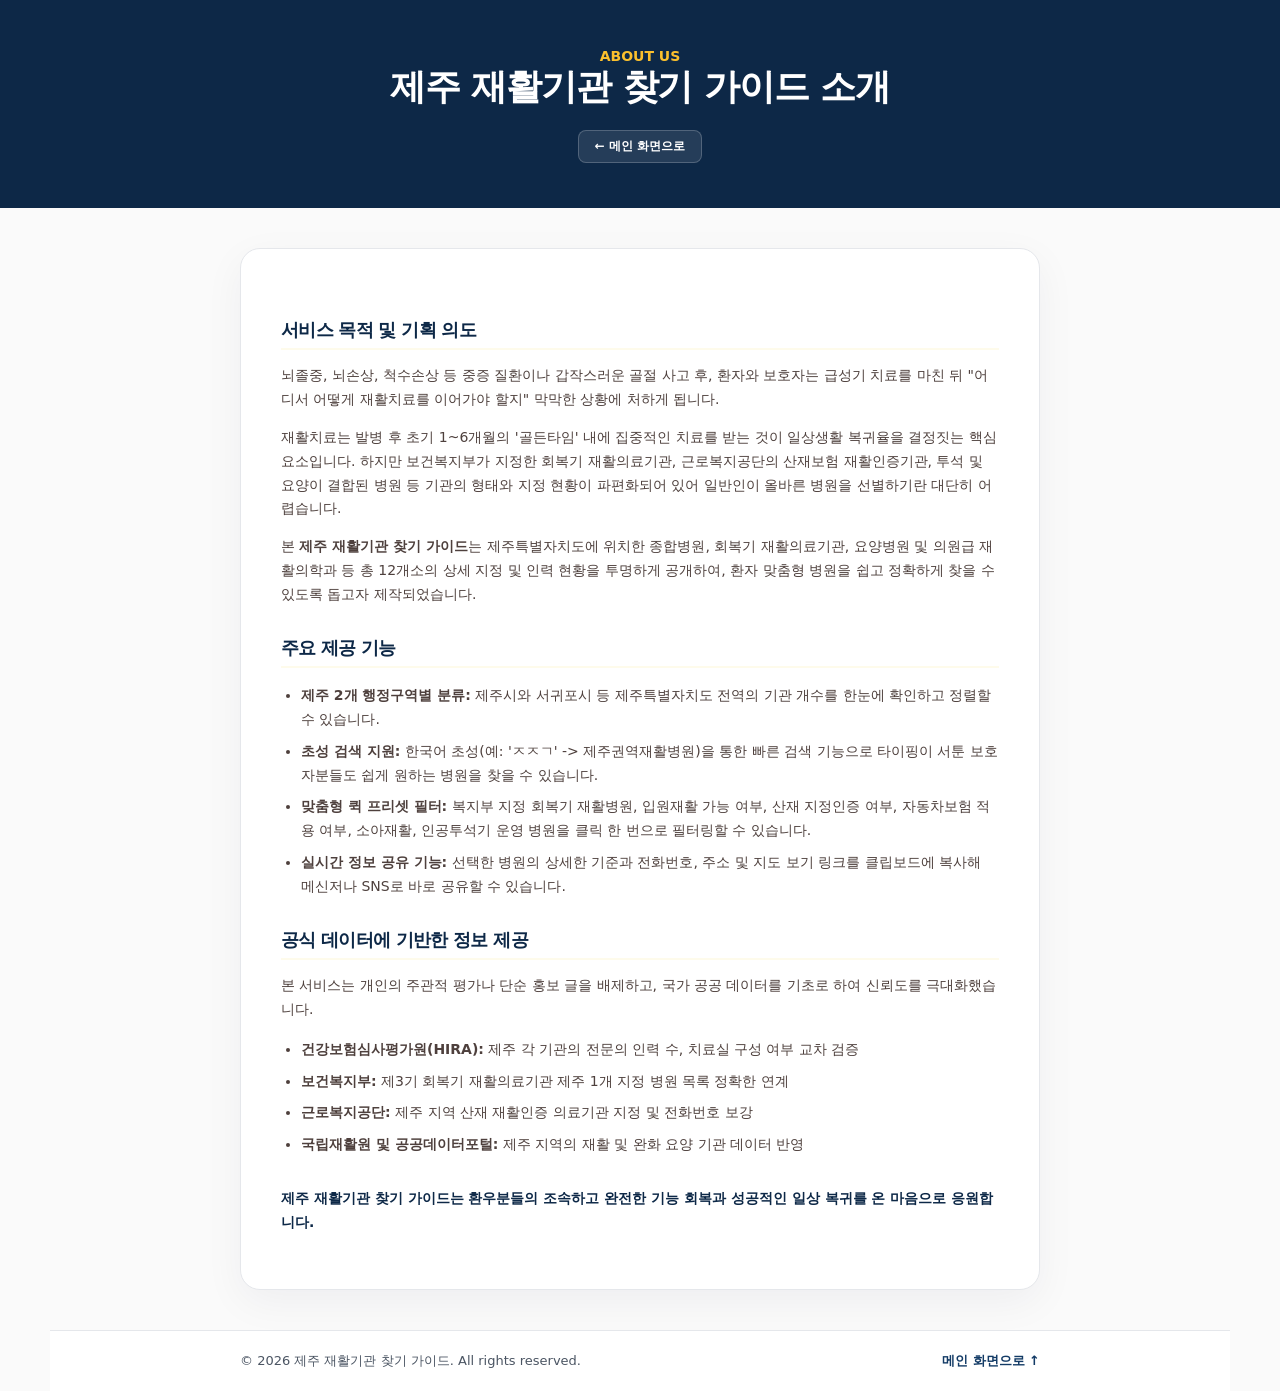
==== about.html @ c0151281 "Add files via upload" ====
<!doctype html>
<html lang="ko">
<head>
  <meta charset="utf-8">
  <meta name="viewport" content="width=device-width, initial-scale=1">
  <title>서비스 소개 | 제주 재활기관 찾기</title>
  <link rel="stylesheet" href="styles.css">
</head>
<body class="policy-page">
  <header class="policy-header">
    <div class="policy-header-inner">
      <p>ABOUT US</p>
      <h1>제주 재활기관 찾기 가이드 소개</h1>
      <a href="index.html" class="policy-home-btn">← 메인 화면으로</a>
    </div>
  </header>

  <main class="policy-container">
    <article class="policy-content">
      <h2>서비스 목적 및 기획 의도</h2>
      <p>뇌졸중, 뇌손상, 척수손상 등 중증 질환이나 갑작스러운 골절 사고 후, 환자와 보호자는 급성기 치료를 마친 뒤 "어디서 어떻게 재활치료를 이어가야 할지" 막막한 상황에 처하게 됩니다.</p>
      <p>재활치료는 발병 후 초기 1~6개월의 '골든타임' 내에 집중적인 치료를 받는 것이 일상생활 복귀율을 결정짓는 핵심 요소입니다. 하지만 보건복지부가 지정한 회복기 재활의료기관, 근로복지공단의 산재보험 재활인증기관, 투석 및 요양이 결합된 병원 등 기관의 형태와 지정 현황이 파편화되어 있어 일반인이 올바른 병원을 선별하기란 대단히 어렵습니다.</p>
      <p>본 <strong>제주 재활기관 찾기 가이드</strong>는 제주특별자치도에 위치한 종합병원, 회복기 재활의료기관, 요양병원 및 의원급 재활의학과 등 총 12개소의 상세 지정 및 인력 현황을 투명하게 공개하여, 환자 맞춤형 병원을 쉽고 정확하게 찾을 수 있도록 돕고자 제작되었습니다.</p>

      <h2>주요 제공 기능</h2>
      <ul>
        <li><strong>제주 2개 행정구역별 분류:</strong> 제주시와 서귀포시 등 제주특별자치도 전역의 기관 개수를 한눈에 확인하고 정렬할 수 있습니다.</li>
        <li><strong>초성 검색 지원:</strong> 한국어 초성(예: 'ㅈㅈㄱ' -> 제주권역재활병원)을 통한 빠른 검색 기능으로 타이핑이 서툰 보호자분들도 쉽게 원하는 병원을 찾을 수 있습니다.</li>
        <li><strong>맞춤형 퀵 프리셋 필터:</strong> 복지부 지정 회복기 재활병원, 입원재활 가능 여부, 산재 지정인증 여부, 자동차보험 적용 여부, 소아재활, 인공투석기 운영 병원을 클릭 한 번으로 필터링할 수 있습니다.</li>
        <li><strong>실시간 정보 공유 기능:</strong> 선택한 병원의 상세한 기준과 전화번호, 주소 및 지도 보기 링크를 클립보드에 복사해 메신저나 SNS로 바로 공유할 수 있습니다.</li>
      </ul>

      <h2>공식 데이터에 기반한 정보 제공</h2>
      <p>본 서비스는 개인의 주관적 평가나 단순 홍보 글을 배제하고, 국가 공공 데이터를 기초로 하여 신뢰도를 극대화했습니다.</p>
      <ul>
        <li><strong>건강보험심사평가원(HIRA):</strong> 제주 각 기관의 전문의 인력 수, 치료실 구성 여부 교차 검증</li>
        <li><strong>보건복지부:</strong> 제3기 회복기 재활의료기관 제주 1개 지정 병원 목록 정확한 연계</li>
        <li><strong>근로복지공단:</strong> 제주 지역 산재 재활인증 의료기관 지정 및 전화번호 보강</li>
        <li><strong>국립재활원 및 공공데이터포털:</strong> 제주 지역의 재활 및 완화 요양 기관 데이터 반영</li>
      </ul>

      <p style="margin-top: 30px; font-weight: 800; color: var(--teal-900);">제주 재활기관 찾기 가이드는 환우분들의 조속하고 완전한 기능 회복과 성공적인 일상 복귀를 온 마음으로 응원합니다.</p>
    </article>
  </main>

  <footer class="policy-footer">
    <div class="policy-footer-inner">
      <span>&copy; 2026 제주 재활기관 찾기 가이드. All rights reserved.</span>
      <a href="index.html">메인 화면으로 ↑</a>
    </div>
  </footer>
</body>
</html>
---- styles.css ----
:root {
  --ink: #111827;           /* Slate 900 */
  --muted: #4b5563;         /* Slate 600 */
  --teal-950: #081c33;      /* Deep Sapphire Blue 950 */
  --teal-900: #0d2847;      /* Deep Blue 900 */
  --teal-800: #133b66;      /* Sapphire Blue 800 */
  --teal-700: #1b528c;      /* Medium Sapphire 700 */
  --teal-600: #246bb3;      /* Light Sapphire 600 */
  --mint: #fbc02d;          /* Canola Yellow Accent */
  --mint-soft: #fefbeb;     /* Canola very soft backdrop */
  --paper: #fafafa;         /* Neutral light paper bg */
  --white: #ffffff;
  --line: #e5e7eb;          /* Gray 200 line */
  --amber: #f97316;         /* Tangerine Orange Accent */
  --amber-soft: #fff7ed;    /* Soft Tangerine bg */
  --shadow: 0 12px 40px rgba(8, 28, 51, 0.05); /* Softer shadow for cleaner look */
  --radius: 20px;           /* Cleaner, slightly smaller radius */
}

* { box-sizing: border-box; }
html { scroll-behavior: smooth; }
body {
  margin: 0;
  color: var(--ink);
  background: var(--paper);
  font-family: Pretendard, "Noto Sans KR", "Apple SD Gothic Neo", system-ui, sans-serif;
  line-height: 1.6;
}
button, input, select { font: inherit; }
button, select { cursor: pointer; }
button:focus-visible, input:focus-visible, select:focus-visible, a:focus-visible {
  outline: 3px solid var(--mint);
  outline-offset: 3px;
}
.sr-only {
  position: absolute;
  width: 1px;
  height: 1px;
  padding: 0;
  margin: -1px;
  overflow: hidden;
  clip: rect(0, 0, 0, 0);
  white-space: nowrap;
  border: 0;
}

.hero {
  position: relative;
  overflow: hidden;
  min-height: 640px;
  color: #ffffff;
  background: 
    linear-gradient(135deg, rgba(8, 28, 51, 0.82) 0%, rgba(19, 59, 102, 0.90) 100%),
    url('jeju_rehab_bg.jpg') no-repeat center/cover;
}
.hero::before {
  content: "";
  position: absolute;
  inset: 0;
  background: linear-gradient(90deg, rgba(8, 28, 51, 0.5) 0%, transparent 80%);
  pointer-events: none;
}
.topbar, .hero-inner, main, footer {
  width: min(1180px, calc(100% - 40px));
  margin-inline: auto;
}
.topbar {
  position: relative;
  z-index: 1;
  display: flex;
  align-items: center;
  justify-content: space-between;
  padding-top: 28px;
}
.brand {
  display: inline-flex;
  gap: 10px;
  align-items: center;
  color: #fff;
  font-weight: 800;
  text-decoration: none;
}
.brand-mark {
  display: grid;
  width: 32px;
  height: 32px;
  place-items: center;
  color: var(--teal-950);
  background: var(--mint);
  border-radius: 10px;
}
.edition {
  padding: 8px 15px;
  font-size: 12px;
  font-weight: 800;
  letter-spacing: .12em;
  border: 1px solid rgba(255,255,255,.28);
  border-radius: 999px;
}
.top-actions { display: flex; gap: 8px; align-items: center; }
.silson-link {
  padding: 8px 14px;
  color: var(--teal-950);
  background: var(--mint);
  border: 1px solid var(--mint);
  border-radius: 999px;
  font-size: 12px;
  font-weight: 900;
  text-decoration: none;
}
.silson-link:hover { background: #6ee7b7; }
.hero-inner {
  position: relative;
  z-index: 1;
  padding: 86px 0 92px;
}
.eyebrow, .section-kicker {
  margin: 0 0 12px;
  color: var(--teal-600);
  font-size: 12px;
  font-weight: 900;
  letter-spacing: .14em;
}
.hero .eyebrow { color: var(--mint); }
h1 {
  max-width: 800px;
  margin: 0;
  font-size: clamp(46px, 6.4vw, 82px);
  line-height: 1.09;
  letter-spacing: -.055em;
}
h1 em { color: var(--mint); font-style: normal; }
.lead {
  max-width: 750px;
  margin: 26px 0 30px;
  color: rgba(255,255,255,.78);
  font-size: 18px;
  word-break: keep-all;
  overflow-wrap: anywhere;
}
.search-shell {
  display: grid;
  grid-template-columns: 25px 1fr auto;
  gap: 14px;
  align-items: center;
  width: min(830px, 100%);
  padding: 13px 18px;
  color: var(--teal-900);
  background: white;
  border-radius: 18px;
  box-shadow: 0 18px 50px rgba(0,0,0,.18);
}
.search-shell svg {
  width: 25px;
  fill: none;
  stroke: currentColor;
  stroke-linecap: round;
  stroke-width: 2;
}
.search-shell input {
  min-width: 0;
  padding: 8px 0;
  color: var(--ink);
  background: transparent;
  border: 0;
  outline: 0;
  font-size: 17px;
}
.search-shell input::placeholder { color: #879493; }
.search-shell kbd {
  padding: 4px 8px;
  color: #647573;
  background: #edf2f1;
  border: 1px solid #d9e1df;
  border-radius: 7px;
  font-size: 11px;
}
.hero-suggestions {
  width: min(830px, 100%);
  margin-top: 9px;
  overflow: hidden;
  color: var(--ink);
  background: white;
  border: 1px solid rgba(255,255,255,.7);
  border-radius: 16px;
  box-shadow: 0 18px 45px rgba(0,0,0,.22);
}
.suggestion-summary {
  display: flex;
  align-items: center;
  justify-content: space-between;
  padding: 10px 15px;
  color: var(--muted);
  background: #f5f8f7;
  border-bottom: 1px solid var(--line);
  font-size: 12px;
}
.suggestion-summary strong { color: var(--teal-700); }
.suggestion-list { display: grid; }
.suggestion-item {
  display: grid;
  grid-template-columns: 1fr auto;
  gap: 14px;
  align-items: center;
  width: 100%;
  padding: 11px 15px;
  color: var(--ink);
  background: white;
  border: 0;
  border-bottom: 1px solid #edf2f1;
  text-align: left;
}
.suggestion-item:hover, .suggestion-item:focus-visible { background: var(--mint-soft); }
.suggestion-item:last-child { border-bottom: 0; }
.suggestion-name { display: block; font-weight: 900; }
.suggestion-meta { color: var(--muted); font-size: 11px; }
.suggestion-arrow { color: var(--teal-600); font-weight: 900; }
.suggestion-empty { padding: 19px 15px; color: var(--muted); text-align: center; font-size: 13px; }
.suggestion-more {
  width: 100%;
  padding: 10px;
  color: var(--teal-800);
  background: #f3faf8;
  border: 0;
  border-top: 1px solid var(--line);
  font-size: 12px;
  font-weight: 900;
}
.quick-filters {
  display: flex;
  flex-wrap: wrap;
  gap: 9px;
  margin-top: 18px;
}
.quick-filters button {
  padding: 9px 15px;
  color: rgba(255,255,255,.88);
  background: rgba(0,0,0,.08);
  border: 1px solid rgba(255,255,255,.24);
  border-radius: 999px;
  font-size: 14px;
  font-weight: 700;
}
.quick-filters button:hover, .quick-filters button.active {
  color: var(--teal-950);
  background: var(--mint);
  border-color: var(--mint);
}

main {
  position: relative;
  margin-top: -44px;
}
.stats {
  display: grid;
  grid-template-columns: repeat(4, 1fr);
  overflow: hidden;
  background: white;
  border: 1px solid rgba(255,255,255,.6);
  border-radius: 24px;
  box-shadow: var(--shadow);
}
.stats article {
  display: flex;
  gap: 12px;
  align-items: baseline;
  justify-content: center;
  padding: 28px 16px;
  border-right: 1px solid var(--line);
}
.stats article:last-child { border-right: 0; }
.stats strong { font-size: 29px; letter-spacing: -.04em; }
.stats span { color: var(--muted); font-size: 13px; }
.directory { padding: 84px 0 50px; }
.section-heading {
  display: flex;
  align-items: end;
  justify-content: space-between;
  margin-bottom: 24px;
}
h2 { margin: 0; font-size: clamp(30px, 4vw, 46px); letter-spacing: -.04em; line-height: 1.2; }
.heading-actions { display: flex; gap: 8px; }
.icon-button, .reset-button {
  padding: 9px 13px;
  color: var(--ink);
  background: white;
  border: 1px solid var(--line);
  border-radius: 11px;
  font-size: 13px;
  font-weight: 800;
}
.icon-button[aria-pressed="true"] { color: #7c4a00; background: var(--amber-soft); border-color: #ebca82; }
.filter-panel {
  padding: 20px;
  background: white;
  border: 1px solid var(--line);
  border-radius: 18px;
}
.filter-grid {
  display: grid;
  grid-template-columns: repeat(4, 1fr);
  gap: 12px;
}
.filter-grid label span {
  display: block;
  margin-bottom: 6px;
  color: var(--muted);
  font-size: 11px;
  font-weight: 800;
}
.filter-grid select {
  width: 100%;
  padding: 11px 34px 11px 12px;
  color: var(--ink);
  background: #f8faf9;
  border: 1px solid var(--line);
  border-radius: 10px;
}
.active-row {
  display: flex;
  min-height: 36px;
  gap: 12px;
  align-items: center;
  justify-content: space-between;
  margin-top: 13px;
}
.active-filters { display: flex; flex-wrap: wrap; gap: 6px; }
.filter-chip {
  padding: 5px 10px;
  color: #075d57;
  background: var(--mint-soft);
  border: 0;
  border-radius: 999px;
  font-size: 12px;
  font-weight: 800;
}
.reset-button {
  color: var(--muted);
  background: transparent;
  border: 0;
  white-space: nowrap;
}
.results-toolbar {
  display: flex;
  align-items: center;
  justify-content: space-between;
  padding: 24px 3px 14px;
}
.results-toolbar p { margin: 0; }
.results-toolbar strong { color: var(--teal-600); font-size: 23px; }
.result-hint { color: var(--muted); font-size: 13px; }
.result-grid { display: grid; grid-template-columns: repeat(2, minmax(0, 1fr)); gap: 14px; }
.institution-card {
  position: relative;
  display: flex;
  flex-direction: column;
  min-height: 264px;
  padding: 21px;
  background: white;
  border: 1px solid var(--line);
  border-radius: 17px;
  transition: transform .18s ease, box-shadow .18s ease, border-color .18s ease;
}
.institution-card:hover {
  transform: translateY(-2px);
  border-color: var(--mint);
  box-shadow: 0 14px 34px rgba(2, 44, 34, 0.08);
}
.card-top, .card-actions, .card-meta, .contact-row {
  display: flex;
  align-items: center;
}
.card-top { gap: 7px; padding-right: 35px; }
.badge {
  padding: 4px 9px;
  color: var(--teal-800);
  background: var(--mint-soft);
  border-radius: 999px;
  font-size: 11px;
  font-weight: 900;
}
.badge.type { color: #5c4e4c; background: #f2ede4; }
.badge.warning { color: var(--amber); background: var(--amber-soft); }
.favorite-button {
  position: absolute;
  top: 17px;
  right: 17px;
  width: 34px;
  height: 34px;
  color: #8b7c79;
  background: transparent;
  border: 0;
  border-radius: 50%;
  font-size: 22px;
}
.favorite-button.active { color: #c28419; }
.institution-card h3 {
  margin: 13px 0 5px;
  font-size: 21px;
  line-height: 1.35;
  letter-spacing: -.025em;
}
.card-subtitle {
  margin: 0;
  color: var(--muted);
  font-size: 13px;
}
.card-tags {
  display: flex;
  flex-wrap: wrap;
  gap: 6px;
  margin: 15px 0;
}
.card-tags span {
  padding: 4px 8px;
  color: #705a57;
  background: #FAF5EC;
  border-radius: 7px;
  font-size: 11px;
  font-weight: 700;
}
.card-meta {
  gap: 8px;
  margin-top: auto;
  color: #536664;
  font-size: 12px;
}
.card-meta svg { flex: 0 0 auto; width: 15px; fill: none; stroke: currentColor; stroke-width: 1.8; }
.card-actions {
  display: grid;
  grid-template-columns: repeat(4, minmax(0, 1fr));
  gap: 8px;
  margin-top: 15px;
}
.card-actions a, .card-actions button, .empty-state button {
  flex: 1;
  padding: 9px 10px;
  color: var(--teal-900);
  background: white;
  border: 1px solid #b9d5d0;
  border-radius: 9px;
  text-align: center;
  text-decoration: none;
  font-size: 12px;
  font-weight: 900;
}
.card-actions .detail-button { color: white; background: var(--teal-800); border-color: var(--teal-800); }
.card-actions .disabled { color: #8c9998; background: #f3f5f4; border-color: #e4e9e8; pointer-events: none; }
.empty-state {
  padding: 75px 20px;
  text-align: center;
  background: white;
  border: 1px solid var(--line);
  border-radius: var(--radius);
}
.empty-state > span { color: var(--teal-600); font-size: 52px; }
.empty-state h3 { margin: 4px 0; font-size: 24px; }
.empty-state p { margin: 0 0 18px; color: var(--muted); }
.empty-state button { display: inline-block; max-width: 160px; color: white; background: var(--teal-800); }

.guide-note {
  display: grid;
  grid-template-columns: .8fr 1.7fr;
  gap: 60px;
  margin-bottom: 70px;
  padding: 54px;
  color: white;
  background: var(--teal-900);
  border-radius: 26px;
}
.guide-note .section-kicker { color: var(--mint); }
.guide-note h2 { font-size: 36px; }
.guide-note ol {
  display: grid;
  grid-template-columns: 1fr 1fr;
  gap: 24px;
  margin: 0;
  padding: 0;
  list-style: none;
  counter-reset: steps;
}
.guide-note li { position: relative; padding-left: 43px; counter-increment: steps; }
.guide-note li::before {
  content: counter(steps);
  position: absolute;
  left: 0;
  display: grid;
  width: 30px;
  height: 30px;
  place-items: center;
  color: var(--teal-950);
  background: var(--mint);
  border-radius: 50%;
  font-size: 12px;
  font-weight: 900;
}
.guide-note li strong, .guide-note li span { display: block; }
.guide-note li span { margin-top: 4px; color: rgba(255,255,255,.68); font-size: 13px; }
footer {
  display: flex;
  align-items: center;
  justify-content: space-between;
  padding: 25px 0 36px;
  color: var(--muted);
  border-top: 1px solid var(--line);
  font-size: 12px;
}
footer a { color: var(--teal-800); font-weight: 800; text-decoration: none; }

dialog {
  width: min(760px, calc(100% - 28px));
  max-height: min(86vh, 900px);
  padding: 0;
  overflow: auto;
  border: 0;
  border-radius: 22px;
  box-shadow: 0 30px 90px rgba(0,0,0,.35);
}
dialog::backdrop { background: rgba(2, 44, 34, 0.7); backdrop-filter: blur(4px); }
.dialog-header {
  position: sticky;
  top: 0;
  z-index: 2;
  display: flex;
  align-items: flex-start;
  justify-content: space-between;
  padding: 25px 28px 20px;
  color: white;
  background: var(--teal-900);
}
.dialog-header p { margin: 0 0 5px; color: var(--mint); font-size: 12px; font-weight: 800; }
.dialog-header h2 { max-width: 620px; font-size: 29px; }
.dialog-close {
  width: 38px;
  height: 38px;
  color: white;
  background: rgba(255,255,255,.1);
  border: 1px solid rgba(255,255,255,.2);
  border-radius: 50%;
  font-size: 23px;
}
.dialog-body { padding: 25px 28px 30px; }
.dialog-actions { display: grid; grid-template-columns: repeat(4, 1fr); gap: 9px; margin-bottom: 24px; }
.dialog-actions a, .dialog-actions button {
  padding: 11px;
  color: var(--teal-900);
  background: var(--mint-soft);
  border: 1px solid #b9ddd7;
  border-radius: 10px;
  text-align: center;
  text-decoration: none;
  font-size: 13px;
  font-weight: 900;
}
.detail-list { display: grid; grid-template-columns: 150px 1fr; margin: 0; }
.detail-list dt, .detail-list dd { margin: 0; padding: 12px 0; border-bottom: 1px solid var(--line); }
.detail-list dt { color: var(--muted); font-size: 12px; font-weight: 800; }
.detail-list dd { font-size: 14px; overflow-wrap: anywhere; }
.source-links { display: flex; flex-wrap: wrap; gap: 6px; }
.source-links a { color: #08776e; font-weight: 800; }
.toast {
  position: fixed;
  right: 20px;
  bottom: 20px;
  z-index: 10;
  padding: 11px 16px;
  color: white;
  background: #022c22;
  border-radius: 10px;
  box-shadow: var(--shadow);
  opacity: 0;
  transform: translateY(12px);
  transition: .2s ease;
  pointer-events: none;
  font-size: 13px;
  font-weight: 800;
}
.toast.show { opacity: 1; transform: none; }

@media (max-width: 800px) {
  .hero { min-height: auto; }
  .hero-inner { padding: 68px 0 82px; }
  .lead { font-size: 15px; }
  .stats { grid-template-columns: 1fr 1fr; }
  .stats article:nth-child(2) { border-right: 0; }
  .stats article:nth-child(-n+2) { border-bottom: 1px solid var(--line); }
  .filter-grid { grid-template-columns: 1fr 1fr; }
  .result-grid { grid-template-columns: 1fr; }
  .guide-note { grid-template-columns: 1fr; gap: 30px; padding: 35px 28px; }
}
@media (max-width: 520px) {
  .topbar, .hero-inner, main, footer { width: min(100% - 28px, 1180px); }
  .topbar { padding-top: 18px; }
  .brand span:last-child { font-size: 14px; }
  .edition { display: none; }
  .silson-link { padding: 7px 10px; font-size: 10px; }
  .hero-inner { padding-top: 54px; }
  h1 { font-size: 43px; }
  .search-shell { grid-template-columns: 22px 1fr; padding: 11px 14px; }
  .hero-suggestions { max-height: 290px; overflow-y: auto; }
  .search-shell kbd { display: none; }
  .quick-filters { flex-wrap: nowrap; margin-right: -14px; overflow-x: auto; padding-bottom: 5px; }
  .quick-filters { scrollbar-width: none; }
  .quick-filters::-webkit-scrollbar { display: none; }
  .quick-filters button { flex: 0 0 auto; }
  main { margin-top: -34px; }
  .stats strong { font-size: 24px; }
  .stats span { display: block; font-size: 11px; }
  .stats article { display: block; padding: 19px 12px; text-align: center; }
  .directory { padding-top: 60px; }
  .section-heading { display: block; }
  .heading-actions { margin-top: 15px; }
  .filter-grid { grid-template-columns: 1fr; }
  .results-toolbar { align-items: flex-end; }
  .result-hint { display: none; }
  .institution-card { min-height: 0; padding: 18px; }
  .card-actions { grid-template-columns: 1fr 1fr; }
  .guide-note ol { grid-template-columns: 1fr; }
  footer { display: block; }
  footer a { display: inline-block; margin-top: 8px; }
  .dialog-header, .dialog-body { padding-left: 20px; padding-right: 20px; }
  .dialog-header h2 { font-size: 23px; }
  .dialog-actions { grid-template-columns: 1fr; }
  .detail-list { grid-template-columns: 1fr; }
  .detail-list dt { padding-bottom: 0; border: 0; }
  .detail-list dd { padding-top: 3px; }
}
@media print {
  .hero { min-height: 0; }
  .hero-inner { padding: 40px 0 70px; }
  .search-shell, .quick-filters, .filter-panel, .heading-actions, .card-actions, .favorite-button, footer a { display: none !important; }
  main { width: 100%; margin-top: -30px; }
  .directory { padding-top: 45px; }
  .result-grid { grid-template-columns: 1fr 1fr; }
  .institution-card { break-inside: avoid; box-shadow: none; }
  .guide-note { break-inside: avoid; }
}

.official-sources {
  margin-bottom: 38px;
  padding: 38px;
  background: #eef8f5;
  border: 1px solid #cfe8e2;
  border-radius: 24px;
}
.source-heading {
  display: grid;
  grid-template-columns: .9fr 1.35fr;
  gap: 45px;
  align-items: end;
  margin-bottom: 24px;
}
.source-heading h2 { font-size: 32px; }
.source-heading > p { margin: 0; color: var(--muted); line-height: 1.75; font-size: 13px; }
.source-grid { display: grid; grid-template-columns: repeat(3, 1fr); gap: 14px; }
.source-grid a {
  display: flex;
  min-height: 160px;
  padding: 22px;
  flex-direction: column;
  color: var(--ink);
  background: white;
  border: 1px solid #d7e7e3;
  border-radius: 16px;
  text-decoration: none;
  transition: transform .18s ease, box-shadow .18s ease;
}
.source-grid a:hover { transform: translateY(-3px); box-shadow: 0 12px 28px rgba(2, 44, 34, 0.1); }
.source-grid strong { color: var(--teal-900); font-size: 17px; }
.source-grid span { margin: 9px 0 18px; color: var(--muted); line-height: 1.6; font-size: 12px; }
.source-grid b { margin-top: auto; color: var(--teal-700); font-size: 12px; }
.dialog-title-wrap { min-width: 0; }
.dialog-notice {
  display: inline-flex;
  margin-bottom: 10px;
  padding: 6px 10px;
  color: #073b3a;
  background: #d7f4ec;
  border: 1px solid rgba(255,255,255,.25);
  border-radius: 999px;
  font-size: 11px;
  font-weight: 900;
}
.dialog-notice.review { color: #704300; background: #ffe8ad; }
.dialog-notice.oriental { color: #57265e; background: #f5dff7; }
.dialog-actions { grid-template-columns: repeat(3, 1fr); }
.dialog-actions .share-action { color: white; background: var(--teal-800); border-color: var(--teal-800); }
@media (max-width: 760px) {
  .official-sources { padding: 26px 20px; }
  .source-heading { grid-template-columns: 1fr; gap: 12px; }
  .source-grid { grid-template-columns: 1fr; }
  .source-grid a { min-height: 130px; }
  .dialog-actions { grid-template-columns: 1fr 1fr; }
}
@media (max-width: 430px) {
  .dialog-actions { grid-template-columns: 1fr; }
}

/* 전문가 가이드 탭 & 테이블 스타일 보완 */
.guide-tabs {
  display: flex;
  justify-content: flex-start;
  gap: 8px;
  margin-bottom: 24px;
  overflow-x: auto;
  padding-bottom: 8px;
  scrollbar-width: none;
}
.guide-tabs::-webkit-scrollbar {
  display: none;
}
.guide-tab-btn {
  padding: 10px 18px;
  color: rgba(255, 255, 255, 0.8);
  background: rgba(255, 255, 255, 0.08);
  border: 1px solid rgba(255, 255, 255, 0.15);
  border-radius: 12px;
  font-size: 13px;
  font-weight: 800;
  white-space: nowrap;
  transition: all 0.2s ease;
}
.guide-tab-btn:hover {
  background: rgba(255, 255, 255, 0.15);
  color: var(--white);
}
.guide-tab-btn.active {
  background: var(--amber);
  border-color: var(--amber);
  color: var(--white);
}
.guide-pane {
  display: none;
  animation: guideFadeIn 0.35s ease;
}
.guide-pane.active {
  display: block;
}
@keyframes guideFadeIn {
  from { opacity: 0; transform: translateY(10px); }
  to { opacity: 1; transform: translateY(0); }
}
.compare-table-wrapper {
  overflow-x: auto;
  margin-top: 15px;
  background: rgba(0, 0, 0, 0.12);
  border-radius: 14px;
  border: 1px solid rgba(255, 255, 255, 0.1);
}
.compare-table {
  width: 100%;
  border-collapse: collapse;
  min-width: 500px;
}
.compare-table th, .compare-table td {
  padding: 12px 16px;
  text-align: left;
  border-bottom: 1px solid rgba(255, 255, 255, 0.08);
  font-size: 13px;
}
.compare-table tr:last-child td {
  border-bottom: none;
}
.compare-table th {
  background: rgba(255, 255, 255, 0.06);
  color: var(--mint);
  font-weight: 800;
}
.compare-table td strong {
  color: var(--mint);
}
.compare-table td {
  color: rgba(255, 255, 255, 0.85);
  line-height: 1.5;
}
.guide-note h3 {
  margin: 0 0 10px 0;
  font-size: 19px;
  color: var(--mint);
  font-weight: 800;
}
.guide-note p {
  color: rgba(255, 255, 255, 0.75);
  font-size: 13.5px;
  line-height: 1.6;
  margin: 0 0 14px 0;
}
.guide-note p:last-child {
  margin-bottom: 0;
}
.golden-box {
  background: rgba(217, 119, 6, 0.08);
  border-left: 4px solid var(--amber);
  padding: 16px;
  border-radius: 0 12px 12px 0;
  margin-top: 15px;
}
.golden-box h4 {
  margin: 0 0 6px 0;
  color: var(--white);
  font-size: 14.5px;
  font-weight: 900;
}
.drawer-row {
  display: flex;
  flex-wrap: wrap;
  gap: 8px;
  margin-top: 18px;
  max-width: 1000px;
}
.drawer-chip {
  padding: 6px 12px;
  color: rgba(255, 255, 255, 0.85);
  background: rgba(255, 255, 255, 0.08);
  border: 1px solid rgba(255, 255, 255, 0.15);
  border-radius: 8px;
  font-size: 12.5px;
  font-weight: 700;
  cursor: pointer;
  transition: all 0.2s ease;
}
.drawer-chip:hover {
  background: rgba(255, 255, 255, 0.15);
  color: var(--white);
}
.drawer-chip.active {
  background: var(--mint);
  border-color: var(--mint);
  color: var(--teal-950);
  font-weight: 800;
}


/* 홈페이지 선택 다이얼로그 스타일 */
#homepageDialog {
  width: min(460px, calc(100% - 28px));
  border-radius: 20px;
}
.homepage-dialog-header {
  padding: 22px 24px 16px;
  color: white;
  background: var(--teal-900);
  position: relative;
}
.homepage-dialog-header h3 {
  margin: 0;
  font-size: 20px;
  font-weight: 800;
  letter-spacing: -0.03em;
  line-height: 1.3;
}
.homepage-dialog-header p {
  margin: 0 0 6px;
  color: var(--mint);
  font-size: 12px;
  font-weight: 600;
  letter-spacing: 0.05em;
}
.homepage-dialog-close {
  position: absolute;
  top: 20px;
  right: 20px;
  width: 32px;
  height: 32px;
  color: rgba(255, 255, 255, 0.8);
  background: rgba(255, 255, 255, 0.1);
  border: 1px solid rgba(255, 255, 255, 0.15);
  border-radius: 50%;
  font-size: 18px;
  cursor: pointer;
  display: flex;
  align-items: center;
  justify-content: center;
  line-height: 1;
}
.homepage-dialog-close:hover {
  background: rgba(255, 255, 255, 0.2);
  color: white;
}
.homepage-dialog-body {
  padding: 24px;
  display: flex;
  flex-direction: column;
  gap: 12px;
}
.homepage-dialog-desc {
  font-size: 13px;
  color: var(--muted);
  margin: 0 0 10px;
  line-height: 1.55;
  word-break: keep-all;
}
.homepage-btn-option {
  display: flex;
  align-items: center;
  justify-content: space-between;
  padding: 16px 20px;
  border-radius: 12px;
  text-decoration: none;
  font-weight: 800;
  font-size: 14px;
  transition: all 0.2s ease;
  border: 1px solid var(--line);
}
.homepage-btn-option.primary {
  background: var(--white);
  color: var(--teal-900);
  border-color: #b9d5d0;
}
.homepage-btn-option.primary:hover {
  background: var(--mint-soft);
  border-color: var(--teal-600);
  transform: translateY(-1px);
}
.homepage-btn-option.naver {
  background: #03c75a;
  color: white;
  border-color: #02b350;
}
.homepage-btn-option.naver:hover {
  background: #02b350;
  transform: translateY(-1px);
  box-shadow: 0 4px 12px rgba(3, 199, 90, 0.2);
}
.homepage-btn-option .btn-icon {
  font-size: 16px;
}

/* FAQ Section Styles */
.faq-section {
  padding: 60px 0;
  border-top: 1px solid var(--line);
  margin-top: 40px;
}
.faq-section h2 {
  margin-bottom: 30px;
  text-align: center;
  font-size: clamp(24px, 3.5vw, 32px);
  color: var(--teal-900);
  font-weight: 900;
  letter-spacing: -0.03em;
}
.faq-container {
  max-width: 800px;
  margin: 0 auto;
  display: flex;
  flex-direction: column;
  gap: 15px;
}
.faq-item {
  background: var(--white);
  border: 1px solid var(--line);
  border-radius: 12px;
  overflow: hidden;
  box-shadow: 0 4px 12px rgba(8, 28, 51, 0.02);
  transition: all 0.2s ease;
}
.faq-item[open] {
  border-color: var(--teal-600);
  box-shadow: 0 10px 25px rgba(8, 28, 51, 0.05);
}
.faq-item summary {
  padding: 18px 24px;
  font-weight: 800;
  font-size: 15px;
  color: var(--teal-900);
  cursor: pointer;
  list-style: none;
  position: relative;
  outline: none;
  display: flex;
  justify-content: space-between;
  align-items: center;
}
.faq-item summary::-webkit-details-marker {
  display: none;
}
.faq-item summary::after {
  content: "+";
  font-size: 20px;
  color: var(--teal-600);
  transition: transform 0.2s ease;
  font-weight: 400;
}
.faq-item[open] summary::after {
  content: "-";
  transform: rotate(180deg);
}
.faq-content {
  padding: 0 24px 20px 24px;
  font-size: 13.5px;
  color: var(--muted);
  line-height: 1.6;
  border-top: 1px dashed var(--line);
  padding-top: 15px;
}
.faq-content p {
  margin: 0;
}

/* Standalone Page Styles */
.policy-page {
  background: var(--paper);
  min-height: 100vh;
  display: flex;
  flex-direction: column;
}
.policy-header {
  background: var(--teal-900);
  color: white;
  padding: 45px 0;
  text-align: center;
}
.policy-header-inner {
  width: min(800px, calc(100% - 40px));
  margin: 0 auto;
  position: relative;
}
.policy-header h1 {
  font-size: clamp(28px, 4vw, 36px);
  margin: 0 0 8px;
  font-weight: 900;
  letter-spacing: -0.03em;
}
.policy-header p {
  margin: 0;
  color: var(--mint);
  font-size: 14px;
  font-weight: 600;
}
.policy-home-btn {
  display: inline-block;
  margin-top: 15px;
  color: white;
  background: rgba(255,255,255,0.1);
  border: 1px solid rgba(255,255,255,0.2);
  padding: 6px 16px;
  border-radius: 8px;
  text-decoration: none;
  font-size: 12px;
  font-weight: 800;
  transition: all 0.2s ease;
}
.policy-home-btn:hover {
  background: rgba(255,255,255,0.2);
}
.policy-container {
  width: min(800px, calc(100% - 40px));
  margin: 40px auto;
  background: white;
  padding: 40px;
  border-radius: 20px;
  border: 1px solid var(--line);
  box-shadow: var(--shadow);
  box-sizing: border-box;
}
.policy-content h2 {
  font-size: 18px;
  color: var(--teal-900);
  margin-top: 30px;
  margin-bottom: 12px;
  border-bottom: 2px solid var(--mint-soft);
  padding-bottom: 8px;
  font-weight: 800;
}
.policy-content p, .policy-content li {
  font-size: 14px;
  color: #4e403d;
  line-height: 1.7;
}
.policy-content ul {
  padding-left: 20px;
}
.policy-content li {
  margin-bottom: 8px;
}
.policy-footer {
  margin-top: auto;
  background: white;
  padding: 20px 0;
  border-top: 1px solid var(--line);
}
.policy-footer-inner {
  width: min(800px, calc(100% - 40px));
  margin: 0 auto;
  display: flex;
  justify-content: space-between;
  align-items: center;
  font-size: 13px;
  color: var(--muted);
}
.policy-footer a {
  color: var(--teal-800);
  text-decoration: none;
  font-weight: 800;
}
@media (max-width: 520px) {
  .policy-container {
    padding: 24px;
    margin: 20px auto;
  }
  .policy-footer-inner {
    flex-direction: column;
    gap: 10px;
    text-align: center;
  }
}
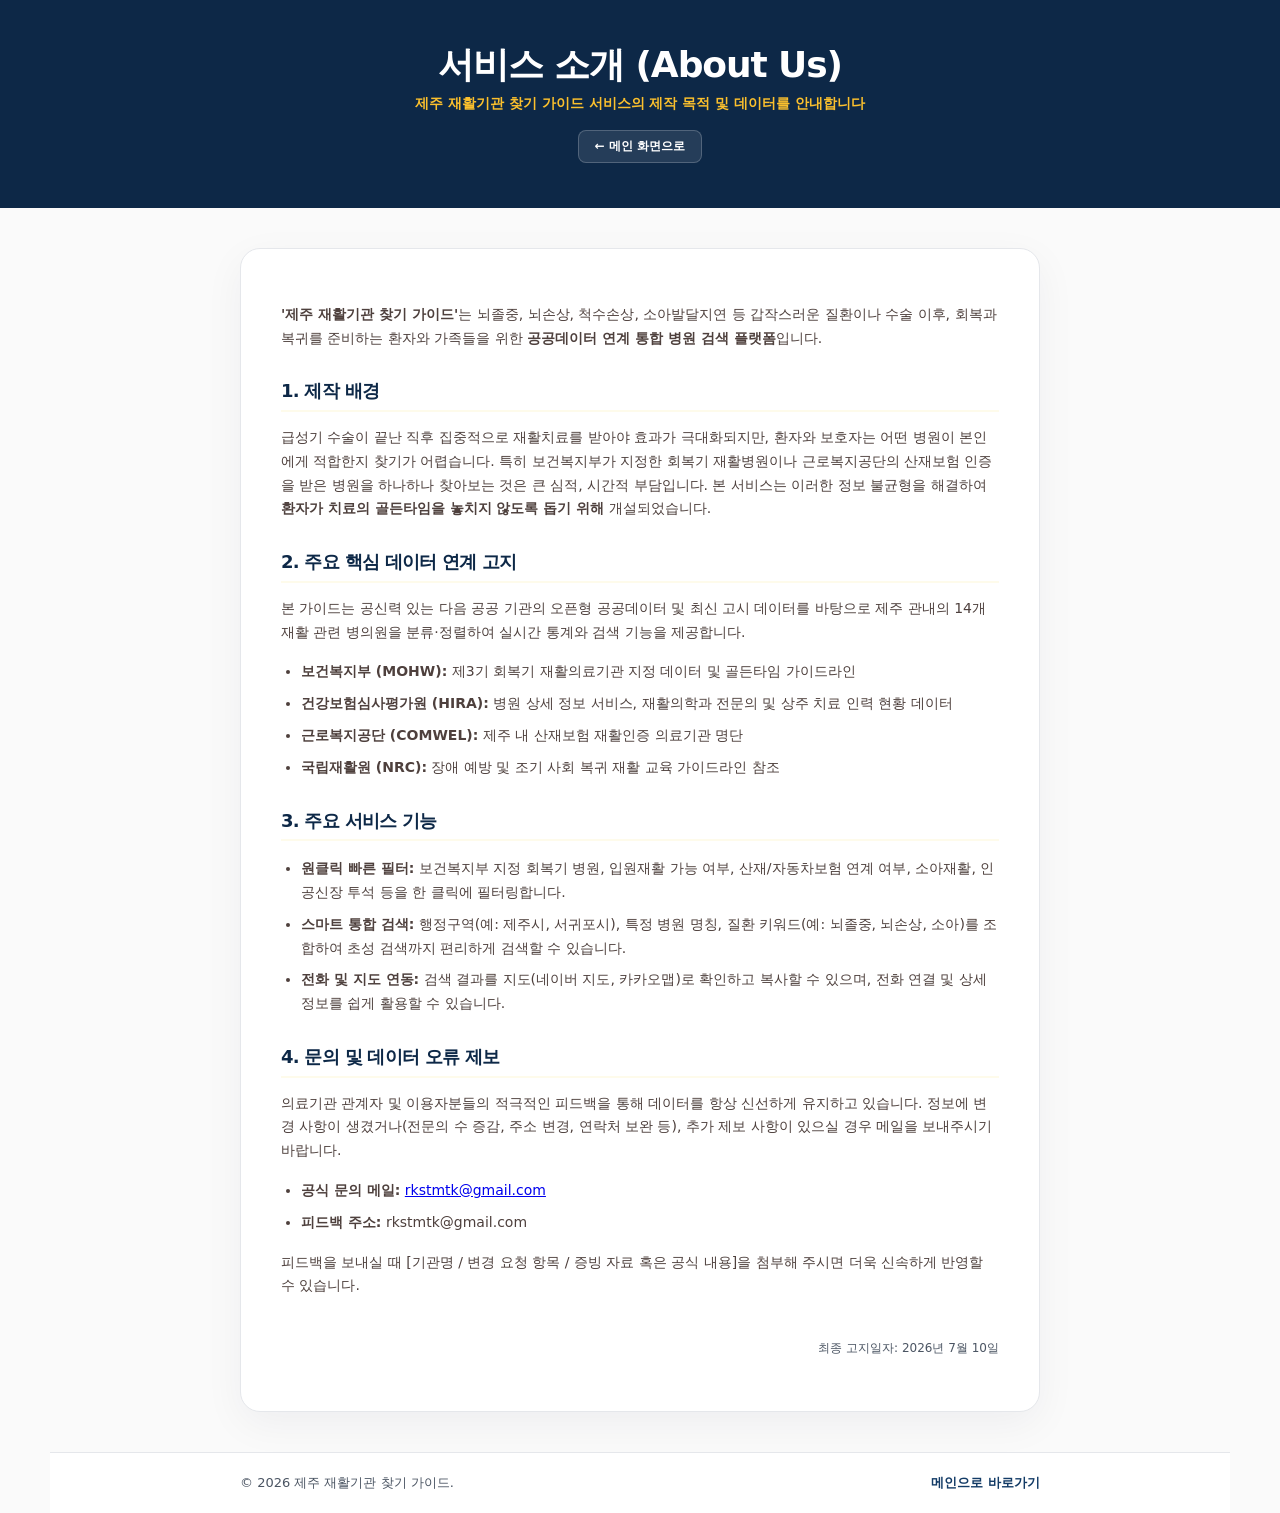
==== commit 36554b6d: "Add files via upload" ====
--- a/about.html
+++ b/about.html
@@ -1,52 +1,61 @@
-<!doctype html>
+<!DOCTYPE html>
 <html lang="ko">
 <head>
   <meta charset="utf-8">
   <meta name="viewport" content="width=device-width, initial-scale=1">
-  <title>서비스 소개 | 제주 재활기관 찾기</title>
+  <title>서비스 소개 - 제주 재활기관 찾기</title>
   <link rel="stylesheet" href="styles.css">
+  <!-- 구글 애드센스 연동 스크립트 -->
+  <script async src="https://pagead2.googlesyndication.com/pagead/js/adsbygoogle.js?client=ca-pub-8777128879154634" crossorigin="anonymous"></script>
 </head>
 <body class="policy-page">
   <header class="policy-header">
     <div class="policy-header-inner">
-      <p>ABOUT US</p>
-      <h1>제주 재활기관 찾기 가이드 소개</h1>
+      <h1>서비스 소개 (About Us)</h1>
+      <p>제주 재활기관 찾기 가이드 서비스의 제작 목적 및 데이터를 안내합니다</p>
       <a href="index.html" class="policy-home-btn">← 메인 화면으로</a>
     </div>
   </header>
 
   <main class="policy-container">
     <article class="policy-content">
-      <h2>서비스 목적 및 기획 의도</h2>
-      <p>뇌졸중, 뇌손상, 척수손상 등 중증 질환이나 갑작스러운 골절 사고 후, 환자와 보호자는 급성기 치료를 마친 뒤 "어디서 어떻게 재활치료를 이어가야 할지" 막막한 상황에 처하게 됩니다.</p>
-      <p>재활치료는 발병 후 초기 1~6개월의 '골든타임' 내에 집중적인 치료를 받는 것이 일상생활 복귀율을 결정짓는 핵심 요소입니다. 하지만 보건복지부가 지정한 회복기 재활의료기관, 근로복지공단의 산재보험 재활인증기관, 투석 및 요양이 결합된 병원 등 기관의 형태와 지정 현황이 파편화되어 있어 일반인이 올바른 병원을 선별하기란 대단히 어렵습니다.</p>
-      <p>본 <strong>제주 재활기관 찾기 가이드</strong>는 제주특별자치도에 위치한 종합병원, 회복기 재활의료기관, 요양병원 및 의원급 재활의학과 등 총 12개소의 상세 지정 및 인력 현황을 투명하게 공개하여, 환자 맞춤형 병원을 쉽고 정확하게 찾을 수 있도록 돕고자 제작되었습니다.</p>
+      <p><b>'제주 재활기관 찾기 가이드'</b>는 뇌졸중, 뇌손상, 척수손상, 소아발달지연 등 갑작스러운 질환이나 수술 이후, 회복과 복귀를 준비하는 환자와 가족들을 위한 <b>공공데이터 연계 통합 병원 검색 플랫폼</b>입니다.</p>
 
-      <h2>주요 제공 기능</h2>
+      <h2>1. 제작 배경</h2>
+      <p>급성기 수술이 끝난 직후 집중적으로 재활치료를 받아야 효과가 극대화되지만, 환자와 보호자는 어떤 병원이 본인에게 적합한지 찾기가 어렵습니다. 특히 보건복지부가 지정한 회복기 재활병원이나 근로복지공단의 산재보험 인증을 받은 병원을 하나하나 찾아보는 것은 큰 심적, 시간적 부담입니다. 본 서비스는 이러한 정보 불균형을 해결하여 <b>환자가 치료의 골든타임을 놓치지 않도록 돕기 위해</b> 개설되었습니다.</p>
+
+      <h2>2. 주요 핵심 데이터 연계 고지</h2>
+      <p>본 가이드는 공신력 있는 다음 공공 기관의 오픈형 공공데이터 및 최신 고시 데이터를 바탕으로 제주 관내의 14개 재활 관련 병의원을 분류·정렬하여 실시간 통계와 검색 기능을 제공합니다.</p>
       <ul>
-        <li><strong>제주 2개 행정구역별 분류:</strong> 제주시와 서귀포시 등 제주특별자치도 전역의 기관 개수를 한눈에 확인하고 정렬할 수 있습니다.</li>
-        <li><strong>초성 검색 지원:</strong> 한국어 초성(예: 'ㅈㅈㄱ' -> 제주권역재활병원)을 통한 빠른 검색 기능으로 타이핑이 서툰 보호자분들도 쉽게 원하는 병원을 찾을 수 있습니다.</li>
-        <li><strong>맞춤형 퀵 프리셋 필터:</strong> 복지부 지정 회복기 재활병원, 입원재활 가능 여부, 산재 지정인증 여부, 자동차보험 적용 여부, 소아재활, 인공투석기 운영 병원을 클릭 한 번으로 필터링할 수 있습니다.</li>
-        <li><strong>실시간 정보 공유 기능:</strong> 선택한 병원의 상세한 기준과 전화번호, 주소 및 지도 보기 링크를 클립보드에 복사해 메신저나 SNS로 바로 공유할 수 있습니다.</li>
+        <li><b>보건복지부 (MOHW):</b> 제3기 회복기 재활의료기관 지정 데이터 및 골든타임 가이드라인</li>
+        <li><b>건강보험심사평가원 (HIRA):</b> 병원 상세 정보 서비스, 재활의학과 전문의 및 상주 치료 인력 현황 데이터</li>
+        <li><b>근로복지공단 (COMWEL):</b> 제주 내 산재보험 재활인증 의료기관 명단</li>
+        <li><b>국립재활원 (NRC):</b> 장애 예방 및 조기 사회 복귀 재활 교육 가이드라인 참조</li>
       </ul>
 
-      <h2>공식 데이터에 기반한 정보 제공</h2>
-      <p>본 서비스는 개인의 주관적 평가나 단순 홍보 글을 배제하고, 국가 공공 데이터를 기초로 하여 신뢰도를 극대화했습니다.</p>
+      <h2>3. 주요 서비스 기능</h2>
       <ul>
-        <li><strong>건강보험심사평가원(HIRA):</strong> 제주 각 기관의 전문의 인력 수, 치료실 구성 여부 교차 검증</li>
-        <li><strong>보건복지부:</strong> 제3기 회복기 재활의료기관 제주 1개 지정 병원 목록 정확한 연계</li>
-        <li><strong>근로복지공단:</strong> 제주 지역 산재 재활인증 의료기관 지정 및 전화번호 보강</li>
-        <li><strong>국립재활원 및 공공데이터포털:</strong> 제주 지역의 재활 및 완화 요양 기관 데이터 반영</li>
+        <li><b>원클릭 빠른 필터:</b> 보건복지부 지정 회복기 병원, 입원재활 가능 여부, 산재/자동차보험 연계 여부, 소아재활, 인공신장 투석 등을 한 클릭에 필터링합니다.</li>
+        <li><b>스마트 통합 검색:</b> 행정구역(예: 제주시, 서귀포시), 특정 병원 명칭, 질환 키워드(예: 뇌졸중, 뇌손상, 소아)를 조합하여 초성 검색까지 편리하게 검색할 수 있습니다.</li>
+        <li><b>전화 및 지도 연동:</b> 검색 결과를 지도(네이버 지도, 카카오맵)로 확인하고 복사할 수 있으며, 전화 연결 및 상세 정보를 쉽게 활용할 수 있습니다.</li>
       </ul>
 
-      <p style="margin-top: 30px; font-weight: 800; color: var(--teal-900);">제주 재활기관 찾기 가이드는 환우분들의 조속하고 완전한 기능 회복과 성공적인 일상 복귀를 온 마음으로 응원합니다.</p>
+      <h2>4. 문의 및 데이터 오류 제보</h2>
+      <p>의료기관 관계자 및 이용자분들의 적극적인 피드백을 통해 데이터를 항상 신선하게 유지하고 있습니다. 정보에 변경 사항이 생겼거나(전문의 수 증감, 주소 변경, 연락처 보완 등), 추가 제보 사항이 있으실 경우 메일을 보내주시기 바랍니다.</p>
+      <ul>
+        <li><b>공식 문의 메일:</b> <a href="mailto:rkstmtk@gmail.com">rkstmtk@gmail.com</a></li>
+        <li><b>피드백 주소:</b> rkstmtk@gmail.com</li>
+      </ul>
+      <p>피드백을 보내실 때 [기관명 / 변경 요청 항목 / 증빙 자료 혹은 공식 내용]을 첨부해 주시면 더욱 신속하게 반영할 수 있습니다.</p>
+
+      <p style="margin-top: 40px; color: var(--muted); font-size: 12px; text-align: right;">최종 고지일자: 2026년 7월 10일</p>
     </article>
   </main>
 
   <footer class="policy-footer">
     <div class="policy-footer-inner">
-      <span>&copy; 2026 제주 재활기관 찾기 가이드. All rights reserved.</span>
-      <a href="index.html">메인 화면으로 ↑</a>
+      <span>&copy; 2026 제주 재활기관 찾기 가이드.</span>
+      <a href="index.html">메인으로 바로가기</a>
     </div>
   </footer>
 </body>
